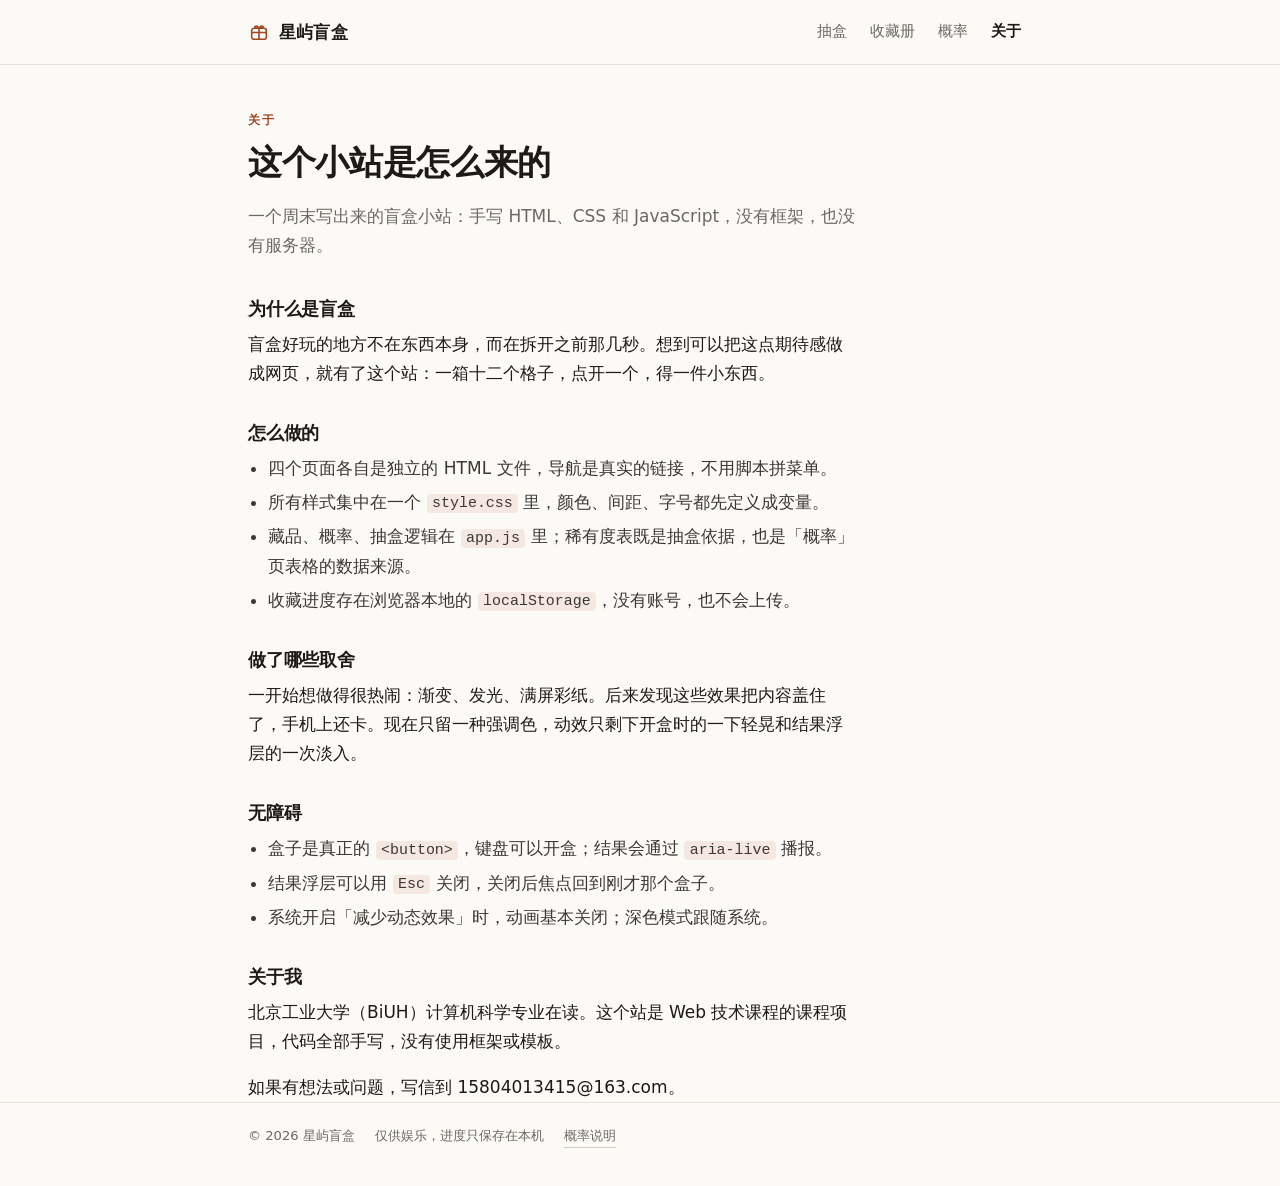
==== about.html @ 6096859f "改版：素净排版、单色 SVG 图形、新增关于页与无障碍细节" ====
<!DOCTYPE html>
<html lang="zh-CN">
<head>
  <meta charset="UTF-8">
  <meta name="viewport" content="width=device-width, initial-scale=1.0">
  <meta name="description" content="关于星屿盲盒：为什么做、怎么做、用了哪些技术，以及联系方式。">
  <meta name="theme-color" content="#fbfaf7">
  <title>关于 · 星屿盲盒</title>
  <link rel="icon" href="favicon.svg" type="image/svg+xml">
  <link rel="stylesheet" href="style.css">
</head>
<body data-page="about">

  <a class="skip" href="#main">跳到主要内容</a>

  <header class="site-head">
    <div class="wrap head-inner">
      <a class="brand" href="index.html">
        <svg class="mark" viewBox="0 0 24 24" fill="none" stroke="currentColor" stroke-width="1.7" stroke-linecap="round" stroke-linejoin="round" aria-hidden="true">
          <rect x="4" y="8" width="16" height="12" rx="2.5"></rect>
          <path d="M4 12.5h16M12 8v12"></path>
          <path d="M12 8c-1.2-2-3-3.2-4.2-2.2C6.6 6.7 8 8 12 8zM12 8c1.2-2 3-3.2 4.2-2.2C17.4 6.7 16 8 12 8z"></path>
        </svg>
        <span>星屿盲盒</span>
      </a>

      <nav class="site-nav" aria-label="主导航">
        <ul>
          <li><a href="index.html">抽盒</a></li>
          <li><a href="collection.html">收藏册</a></li>
          <li><a href="odds.html">概率</a></li>
          <li><a href="about.html" aria-current="page">关于</a></li>
        </ul>
      </nav>
    </div>
  </header>

  <main id="main">
    <div class="wrap">

      <section class="page-head">
        <p class="eyebrow">关于</p>
        <h1>这个小站是怎么来的</h1>
        <p class="lede">一个周末写出来的盲盒小站：手写 HTML、CSS 和 JavaScript，没有框架，也没有服务器。</p>
      </section>

      <div class="prose">

        <h2>为什么是盲盒</h2>
        <p>盲盒好玩的地方不在东西本身，而在拆开之前那几秒。想到可以把这点期待感做成网页，就有了这个站：一箱十二个格子，点开一个，得一件小东西。</p>

        <h2>怎么做的</h2>
        <ul>
          <li>四个页面各自是独立的 HTML 文件，导航是真实的链接，不用脚本拼菜单。</li>
          <li>所有样式集中在一个 <code>style.css</code> 里，颜色、间距、字号都先定义成变量。</li>
          <li>藏品、概率、抽盒逻辑在 <code>app.js</code> 里；稀有度表既是抽盒依据，也是「概率」页表格的数据来源。</li>
          <li>收藏进度存在浏览器本地的 <code>localStorage</code>，没有账号，也不会上传。</li>
        </ul>

        <h2>做了哪些取舍</h2>
        <p>一开始想做得很热闹：渐变、发光、满屏彩纸。后来发现这些效果把内容盖住了，手机上还卡。现在只留一种强调色，动效只剩下开盒时的一下轻晃和结果浮层的一次淡入。</p>

        <h2>无障碍</h2>
        <ul>
          <li>盒子是真正的 <code>&lt;button&gt;</code>，键盘可以开盒；结果会通过 <code>aria-live</code> 播报。</li>
          <li>结果浮层可以用 <code>Esc</code> 关闭，关闭后焦点回到刚才那个盒子。</li>
          <li>系统开启「减少动态效果」时，动画基本关闭；深色模式跟随系统。</li>
        </ul>

        <h2>关于我</h2>
        <p>北京工业大学（BiUH）计算机科学专业在读。这个站是 Web 技术课程的课程项目，代码全部手写，没有使用框架或模板。</p>
        <p>如果有想法或问题，写信到 <a href="mailto:15804013415@163.com">15804013415@163.com</a>。</p>

      </div>
    </div>
  </main>

  <footer class="site-foot">
    <div class="wrap">
      <span>© 2026 星屿盲盒</span>
      <span>仅供娱乐，进度只保存在本机</span>
      <a href="odds.html">概率说明</a>
    </div>
  </footer>

  <script src="app.js"></script>
</body>
</html>
---- style.css ----
/* ==========================================================================
   星屿盲盒 · style.css
   纸感、单色强调：只用一种强调色（砖红），其余靠字号、间距和细线分层。
   1 变量 · 2 基础 · 3 头部 · 4 首页 · 5 盒子 · 6 按钮与结果
   7 收藏册 · 8 概率与关于 · 9 页脚 · 10 动画与窄屏
   ========================================================================== */

/* 1 · 变量 */
:root {
  --paper: #fbfaf7;
  --surface: #ffffff;
  --ink: #1c1b18;
  --ink-2: #3b3833;
  --muted: #6c6862;
  --line: #e6e1d9;
  --line-2: #d3ccbf;
  --accent: #a3461f;
  --accent-soft: #f4e8e1;

  --r: 10px;
  --shadow: 0 1px 2px rgba(28, 27, 24, .05), 0 8px 24px -18px rgba(28, 27, 24, .25);
}

@media (prefers-color-scheme: dark) {
  :root {
    --paper: #171613;
    --surface: #1e1c18;
    --ink: #f1eee7;
    --ink-2: #d6d1c7;
    --muted: #9d978c;
    --line: #302d27;
    --line-2: #423d34;
    --accent: #d78a62;
    --accent-soft: #2a211b;
    --shadow: 0 1px 2px rgba(0, 0, 0, .4);
  }
}

/* 2 · 基础 */
*,
*::before,
*::after { box-sizing: border-box; }

[hidden] { display: none !important; }

html { -webkit-text-size-adjust: 100%; }

body {
  margin: 0;
  min-height: 100vh;
  font-family: system-ui, -apple-system, "Segoe UI", "PingFang SC", "Hiragino Sans GB", "Microsoft YaHei", sans-serif;
  font-size: 17px;
  line-height: 1.7;
  color: var(--ink);
  background: var(--paper);
  -webkit-font-smoothing: antialiased;
}

h1, h2, h3 {
  margin: 0 0 .5em;
  line-height: 1.3;
  font-weight: 650;
  letter-spacing: -.01em;
}
h1 { font-size: clamp(1.55rem, 3.4vw, 2.1rem); }
h2 { font-size: 1.15rem; }
h3 { font-size: 1rem; }

p { margin: 0 0 1em; }
p:last-child { margin-bottom: 0; }

a { color: var(--ink); text-decoration: none; }
a:hover { text-decoration: underline; text-underline-offset: .18em; }

button { font: inherit; color: inherit; }

:focus-visible {
  outline: 2px solid var(--accent);
  outline-offset: 2px;
  border-radius: 3px;
}

.wrap {
  width: 100%;
  max-width: 52rem;
  margin: 0 auto;
  padding: 0 24px;
}

.sr-only {
  position: absolute;
  width: 1px;
  height: 1px;
  padding: 0;
  margin: -1px;
  overflow: hidden;
  clip: rect(0 0 0 0);
  white-space: nowrap;
  border: 0;
}

.skip {
  position: absolute;
  left: -9999px;
}
.skip:focus {
  left: 16px;
  top: 12px;
  z-index: 100;
  padding: .5em 1em;
  background: var(--surface);
  border: 1px solid var(--line-2);
  border-radius: var(--r);
}

/* 3 · 头部 */
.site-head {
  border-bottom: 1px solid var(--line);
  background: var(--paper);
}
.head-inner {
  display: flex;
  align-items: center;
  gap: 16px;
  min-height: 64px;
}
.brand {
  display: inline-flex;
  align-items: center;
  gap: 9px;
  font-weight: 650;
  letter-spacing: .01em;
  white-space: nowrap;
}
.brand:hover { text-decoration: none; }
.mark { width: 22px; height: 22px; flex: none; color: var(--accent); }

.site-nav { margin-left: auto; }
.site-nav ul {
  display: flex;
  gap: 2px;
  margin: 0;
  padding: 0;
  list-style: none;
}
.site-nav a {
  display: inline-block;
  padding: .38em .7em;
  font-size: .95rem;
  color: var(--muted);
  border-radius: 6px;
}
.site-nav a:hover { color: var(--ink); background: var(--accent-soft); text-decoration: none; }
.site-nav a[aria-current="page"] { color: var(--ink); font-weight: 600; }
.site-nav a[aria-current="page"]:hover { background: transparent; }

/* 4 · 首页 */
.intro {
  padding: clamp(32px, 6vw, 56px) 0 28px;
  max-width: 38rem;
}
.eyebrow {
  margin: 0 0 .9em;
  font-size: .78rem;
  font-weight: 600;
  letter-spacing: .14em;
  text-transform: uppercase;
  color: var(--accent);
}
.lede {
  color: var(--muted);
  margin-bottom: 1.2em;
}
.stats {
  display: flex;
  flex-wrap: wrap;
  gap: 6px 20px;
  margin: 0;
  font-size: .9rem;
  color: var(--muted);
  font-variant-numeric: tabular-nums;
}
.stats b { font-weight: 600; color: var(--ink); }

.machine {
  border: 1px solid var(--line);
  border-radius: 14px;
  background: var(--surface);
  padding: 18px 18px 16px;
  margin-bottom: 40px;
  box-shadow: var(--shadow);
}
.machine-head {
  display: flex;
  align-items: baseline;
  gap: 10px;
  padding-bottom: 14px;
  border-bottom: 1px solid var(--line);
  margin-bottom: 16px;
}
.machine-head h2 { margin: 0; font-size: 1rem; }
.machine-head .count { font-size: .82rem; color: var(--muted); font-variant-numeric: tabular-nums; }
.quiet-link {
  margin-left: auto;
  font-size: .82rem;
  color: var(--muted);
  border-bottom: 1px solid var(--line-2);
}
.quiet-link:hover { color: var(--accent); border-color: currentColor; text-decoration: none; }

/* 稀有度在盒子上只用一个小圆点表示，颜色压得很低 */
[data-rarity="N"] { --rarity: #9b9488; }
[data-rarity="R"] { --rarity: #6c6862; }
[data-rarity="SR"] { --rarity: var(--accent); }
[data-rarity="SSR"] { --rarity: #7d3416; }
[data-rarity="UR"] { --rarity: #1c1b18; }

@media (prefers-color-scheme: dark) {
  [data-rarity="N"] { --rarity: #8f897e; }
  [data-rarity="R"] { --rarity: #b3ada2; }
  [data-rarity="SSR"] { --rarity: #d79a72; }
  [data-rarity="UR"] { --rarity: #f1eee7; }
}

/* 5 · 盒子 */
.case {
  display: grid;
  grid-template-columns: repeat(6, minmax(0, 1fr));
  gap: 10px;
}
.box {
  position: relative;
  aspect-ratio: 1 / 1;
  padding: 0;
  background: var(--surface);
  border: 1px solid var(--line-2);
  border-radius: var(--r);
  cursor: pointer;
  transition: border-color .15s, transform .15s;
  display: grid;
  place-items: center;
}
.box:hover:not(.is-open) {
  border-color: var(--ink);
  transform: translateY(-2px);
}
.box__no {
  font-size: .76rem;
  color: var(--muted);
  font-variant-numeric: tabular-nums;
  letter-spacing: .04em;
}
.box__glyph { display: none; width: 30px; height: 30px; color: var(--ink); }
.box__glyph svg { display: block; width: 100%; height: 100%; }

.box.is-open {
  cursor: default;
  background: var(--paper);
  transform: none;
}
.box.is-open .box__no { display: none; }
.box.is-open .box__glyph { display: block; }
.box.is-open::after {
  content: "";
  position: absolute;
  top: 7px;
  right: 7px;
  width: 5px;
  height: 5px;
  border-radius: 50%;
  background: var(--rarity, var(--muted));
}

.box.is-shaking { animation: nudge .42s ease-in-out; }

.machine-foot {
  display: flex;
  flex-wrap: wrap;
  align-items: center;
  gap: 12px;
  margin-top: 16px;
  padding-top: 14px;
  border-top: 1px solid var(--line);
}
.machine-foot p { margin: 0; font-size: .82rem; color: var(--muted); }

.recent {
  margin: 12px 0 0;
  font-size: .82rem;
  color: var(--muted);
  min-height: 1.4em;
}
.recent b { font-weight: 600; color: var(--ink-2); }

/* 6 · 按钮与结果 */
.btn {
  display: inline-flex;
  align-items: center;
  justify-content: center;
  padding: .6em 1.05em;
  font-size: .92rem;
  font-weight: 600;
  border-radius: 8px;
  border: 1px solid var(--line-2);
  background: var(--surface);
  color: var(--ink);
  cursor: pointer;
  transition: background-color .15s, border-color .15s;
}
.btn:hover { border-color: var(--ink); }
.btn--primary {
  background: var(--ink);
  border-color: var(--ink);
  color: var(--paper);
}
.btn--primary:hover { background: var(--ink-2); border-color: var(--ink-2); }
.btn--sm { padding: .42em .8em; font-size: .84rem; }

.overlay {
  position: fixed;
  inset: 0;
  z-index: 50;
  display: grid;
  place-items: center;
  padding: 20px;
  background: rgba(24, 22, 18, .55);
  animation: fade .16s ease both;
}
.dialog {
  position: relative;
  width: min(360px, 100%);
  padding: 26px 24px 22px;
  background: var(--surface);
  border: 1px solid var(--line-2);
  border-radius: 14px;
  box-shadow: 0 24px 60px -30px rgba(0, 0, 0, .5);
  text-align: center;
  animation: rise .22s ease both;
}
.dialog__close {
  position: absolute;
  top: 8px;
  right: 8px;
  width: 30px;
  height: 30px;
  display: grid;
  place-items: center;
  border: 0;
  border-radius: 50%;
  background: transparent;
  color: var(--muted);
  font-size: 1.1rem;
  line-height: 1;
}
.dialog__close:hover { background: var(--accent-soft); color: var(--ink); }

.dialog__glyph {
  display: block;
  width: 60px;
  height: 60px;
  margin: 6px auto 12px;
  color: var(--ink);
}
.dialog__rarity {
  margin: 0 0 2px;
  font-size: .74rem;
  font-weight: 600;
  letter-spacing: .14em;
  color: var(--accent);
}
.dialog__name { margin: 0 0 4px; font-size: 1.35rem; }
.dialog__meta { margin: 0 0 20px; font-size: .85rem; color: var(--muted); }
.dialog__meta b { color: var(--accent); font-weight: 600; }
.dialog__actions { display: flex; gap: 10px; }
.dialog__actions .btn { flex: 1 1 0; }

/* 7 · 收藏册 */
.page-head {
  padding: clamp(28px, 5vw, 44px) 0 4px;
  max-width: 38rem;
}
.page-head .lede { margin-bottom: 0; }

.progress {
  display: flex;
  align-items: center;
  gap: 14px;
  margin: 24px 0 18px;
  font-size: .84rem;
  color: var(--muted);
  font-variant-numeric: tabular-nums;
}
.progress__bar {
  flex: 1;
  height: 4px;
  background: var(--line);
  border-radius: 2px;
  overflow: hidden;
}
.progress__fill {
  display: block;
  height: 100%;
  width: 0;
  background: var(--accent);
  transition: width .4s ease;
}

.grid {
  display: grid;
  grid-template-columns: repeat(4, minmax(0, 1fr));
  gap: 12px;
  margin-bottom: 28px;
}
.card {
  display: flex;
  flex-direction: column;
  align-items: center;
  gap: 4px;
  padding: 18px 10px 16px;
  border: 1px solid var(--line);
  border-radius: var(--r);
  background: var(--surface);
  text-align: center;
}
.card--locked {
  background: transparent;
  border-style: dashed;
  border-color: var(--line-2);
}
.card__glyph {
  width: 34px;
  height: 34px;
  color: var(--ink);
  margin-bottom: 4px;
}
.card--locked .card__glyph { color: var(--line-2); }
.card__glyph--none {
  display: grid;
  place-items: center;
  font-size: 1.1rem;
  line-height: 1;
}
.card__name { font-size: .92rem; font-weight: 600; }
.card--locked .card__name { color: var(--muted); font-weight: 400; }
.card__meta {
  font-size: .74rem;
  letter-spacing: .06em;
  color: var(--muted);
}
.card__count {
  font-size: .74rem;
  color: var(--accent);
  font-variant-numeric: tabular-nums;
}

.actions {
  display: flex;
  flex-wrap: wrap;
  align-items: center;
  gap: 12px;
  margin-bottom: 48px;
}
.actions p { margin: 0; font-size: .82rem; color: var(--muted); }

/* 8 · 概率与关于 */
.panel {
  padding: 20px 0;
  border-top: 1px solid var(--line);
}
.panel:first-of-type { border-top: 0; }
.panel h2 { margin-bottom: 12px; }

table {
  width: 100%;
  border-collapse: collapse;
  font-size: .9rem;
  margin-bottom: 10px;
}
caption {
  text-align: left;
  font-size: .8rem;
  color: var(--muted);
  padding-bottom: 8px;
}
th, td {
  padding: .5em .3em;
  text-align: left;
  border-bottom: 1px solid var(--line);
}
th { font-size: .78rem; font-weight: 600; color: var(--muted); }
td:last-child, th:last-child { text-align: right; font-variant-numeric: tabular-nums; }
tbody tr:last-child td { border-bottom: 0; }

.list {
  margin: 0;
  padding: 0;
  list-style: none;
  display: grid;
  gap: 6px;
  font-size: .9rem;
}
.list li {
  display: flex;
  align-items: baseline;
  gap: 10px;
  padding-bottom: 6px;
  border-bottom: 1px solid var(--line);
}
.list li:last-child { border-bottom: 0; }
.list .li-glyph { width: 20px; height: 20px; flex: none; color: var(--ink); }
.list .li-name { font-weight: 600; }
.list .li-meta { color: var(--muted); }
.list .li-chance { margin-left: auto; color: var(--muted); font-variant-numeric: tabular-nums; }

.rules {
  margin: 0;
  padding-left: 1.2em;
  display: grid;
  gap: 8px;
  color: var(--ink-2);
  font-size: .92rem;
}
.rules b { color: var(--ink); }

.note {
  font-size: .86rem;
  color: var(--muted);
  padding: 12px 14px;
  border-left: 2px solid var(--line-2);
  margin: 14px 0 0;
}

/* 9 · 关于页正文 */
.prose { max-width: 38rem; }
.prose h2 { margin-top: 1.8em; }
.prose ul { padding-left: 1.2em; margin: 0 0 1em; color: var(--ink-2); }
.prose li { margin-bottom: .3em; }
.prose code {
  font-family: ui-monospace, SFMono-Regular, Menlo, Consolas, monospace;
  font-size: .88em;
  padding: .1em .35em;
  background: var(--accent-soft);
  border-radius: 4px;
}

/* 10 · 页脚 */
.site-foot {
  border-top: 1px solid var(--line);
  padding: 22px 0 40px;
  font-size: .82rem;
  color: var(--muted);
}
.site-foot .wrap {
  display: flex;
  flex-wrap: wrap;
  gap: 8px 20px;
}
.site-foot a { color: var(--muted); border-bottom: 1px solid var(--line-2); }
.site-foot a:hover { color: var(--accent); text-decoration: none; }

/* 11 · 动画与窄屏 */
@keyframes nudge {
  0%, 100% { transform: translateY(0) rotate(0); }
  25% { transform: translateY(-3px) rotate(-1.5deg); }
  60% { transform: translateY(-1px) rotate(1.5deg); }
}
@keyframes fade { from { opacity: 0; } to { opacity: 1; } }
@keyframes rise {
  from { opacity: 0; transform: translateY(8px); }
  to { opacity: 1; transform: none; }
}

@media (max-width: 720px) {
  body { font-size: 16px; }
  .wrap { padding: 0 18px; }
  .case { grid-template-columns: repeat(4, minmax(0, 1fr)); }
  .grid { grid-template-columns: repeat(3, minmax(0, 1fr)); }
}
@media (max-width: 520px) {
  .head-inner { min-height: 58px; gap: 8px; }
  .brand { font-size: .95rem; }
  .mark { width: 19px; height: 19px; }
  .site-nav a { padding: .38em .55em; font-size: .88rem; }
  .case { grid-template-columns: repeat(3, minmax(0, 1fr)); gap: 8px; }
  .grid { grid-template-columns: repeat(2, minmax(0, 1fr)); }
  .machine { padding: 14px; }
  .dialog__actions { flex-direction: column-reverse; }
}
@media (max-width: 360px) {
  .case { grid-template-columns: repeat(2, minmax(0, 1fr)); }
}

@media (prefers-reduced-motion: reduce) {
  *, *::before, *::after {
    animation-duration: .001ms !important;
    animation-iteration-count: 1 !important;
    transition-duration: .001ms !important;
  }
}
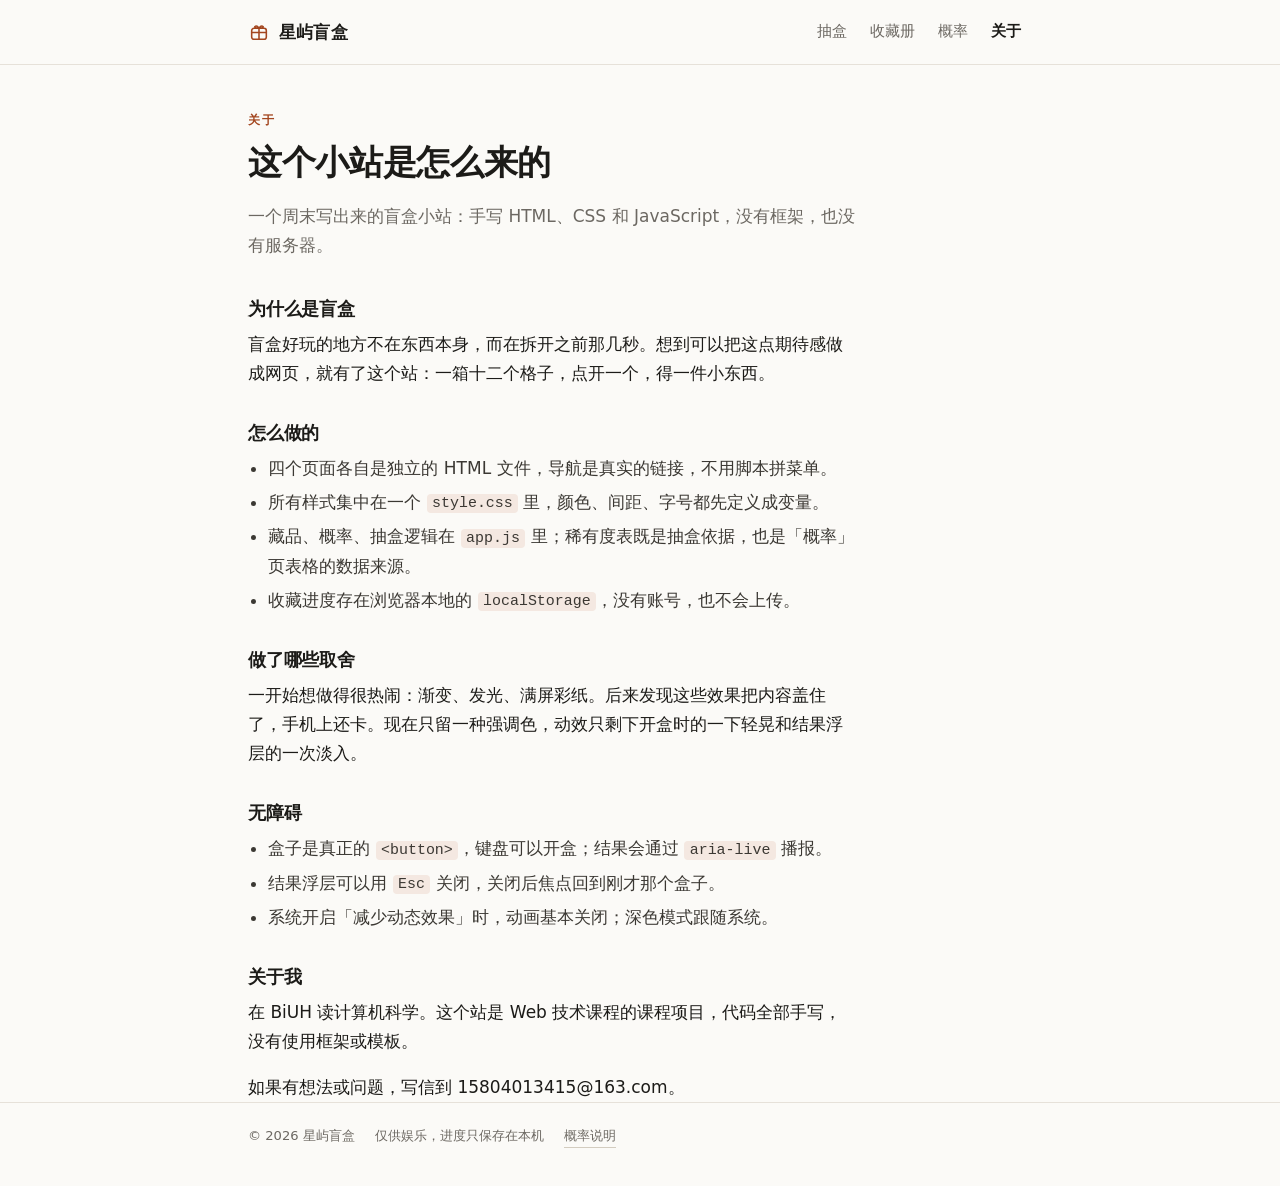
==== commit f550a607: "关于页：学校名称按原文写作 BiUH" ====
--- a/about.html
+++ b/about.html
@@ -68,7 +68,7 @@
         </ul>
 
         <h2>关于我</h2>
-        <p>北京工业大学（BiUH）计算机科学专业在读。这个站是 Web 技术课程的课程项目，代码全部手写，没有使用框架或模板。</p>
+        <p>在 BiUH 读计算机科学。这个站是 Web 技术课程的课程项目，代码全部手写，没有使用框架或模板。</p>
         <p>如果有想法或问题，写信到 <a href="mailto:15804013415@163.com">15804013415@163.com</a>。</p>
 
       </div>
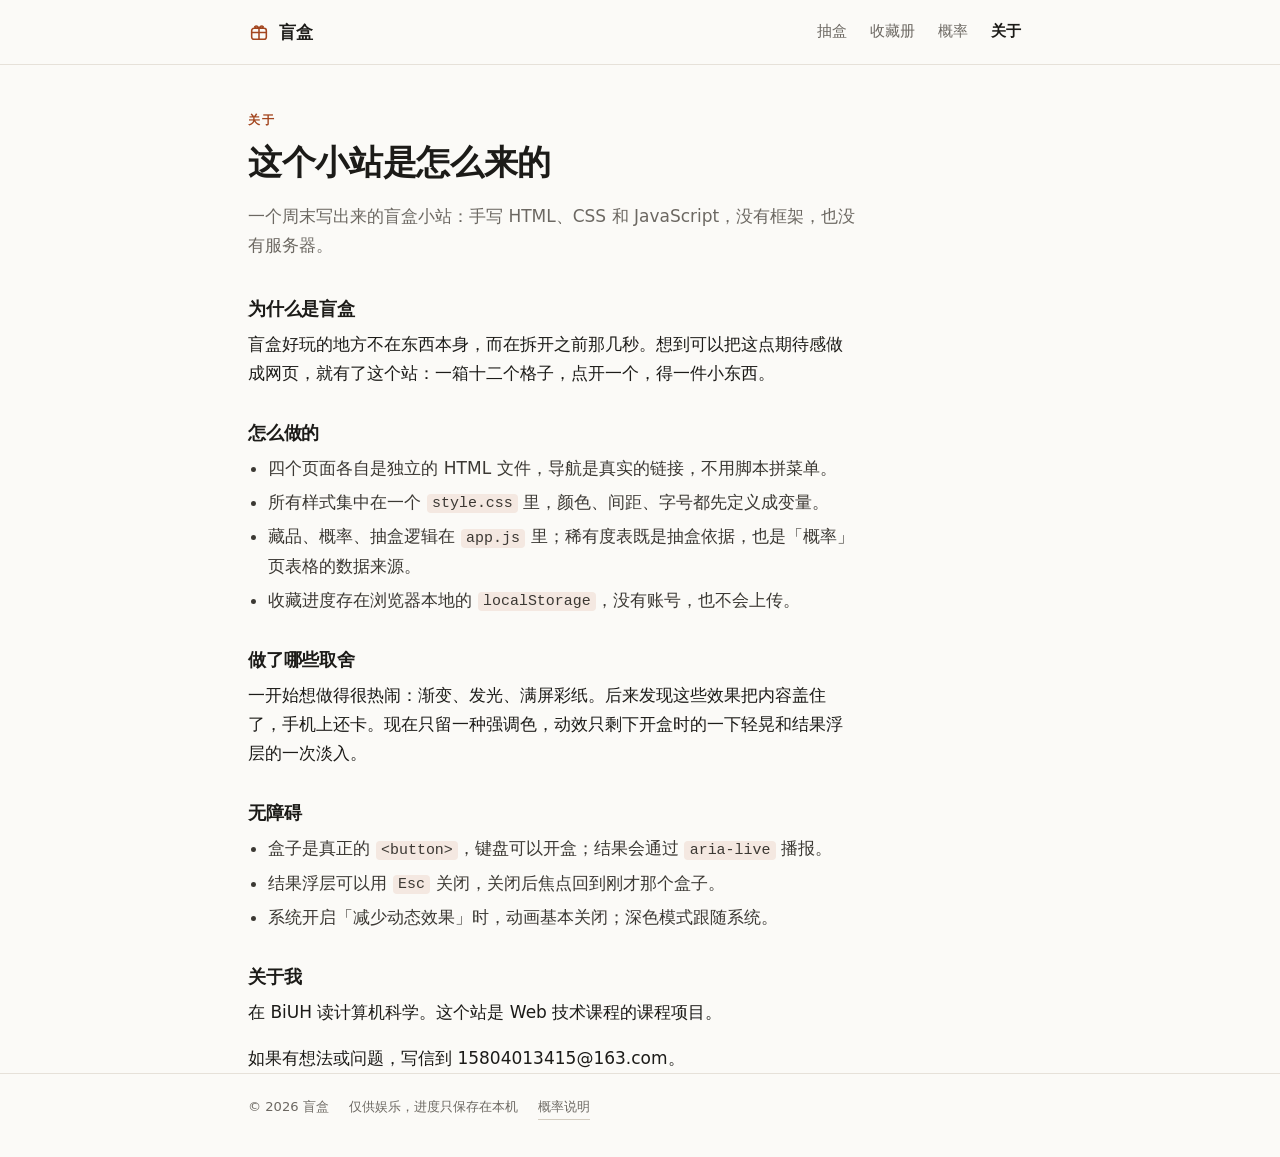
==== commit a7859793: "改名：站点标题改为「盲盒」；关于页删去手写与框架的说法" ====
--- a/about.html
+++ b/about.html
@@ -3,9 +3,9 @@
 <head>
   <meta charset="UTF-8">
   <meta name="viewport" content="width=device-width, initial-scale=1.0">
-  <meta name="description" content="关于星屿盲盒：为什么做、怎么做、用了哪些技术，以及联系方式。">
+  <meta name="description" content="关于盲盒：为什么做、怎么做、用了哪些技术，以及联系方式。">
   <meta name="theme-color" content="#fbfaf7">
-  <title>关于 · 星屿盲盒</title>
+  <title>关于 · 盲盒</title>
   <link rel="icon" href="favicon.svg" type="image/svg+xml">
   <link rel="stylesheet" href="style.css">
 </head>
@@ -21,7 +21,7 @@
           <path d="M4 12.5h16M12 8v12"></path>
           <path d="M12 8c-1.2-2-3-3.2-4.2-2.2C6.6 6.7 8 8 12 8zM12 8c1.2-2 3-3.2 4.2-2.2C17.4 6.7 16 8 12 8z"></path>
         </svg>
-        <span>星屿盲盒</span>
+        <span>盲盒</span>
       </a>
 
       <nav class="site-nav" aria-label="主导航">
@@ -68,7 +68,7 @@
         </ul>
 
         <h2>关于我</h2>
-        <p>在 BiUH 读计算机科学。这个站是 Web 技术课程的课程项目，代码全部手写，没有使用框架或模板。</p>
+        <p>在 BiUH 读计算机科学。这个站是 Web 技术课程的课程项目。</p>
         <p>如果有想法或问题，写信到 <a href="mailto:15804013415@163.com">15804013415@163.com</a>。</p>
 
       </div>
@@ -77,7 +77,7 @@
 
   <footer class="site-foot">
     <div class="wrap">
-      <span>© 2026 星屿盲盒</span>
+      <span>© 2026 盲盒</span>
       <span>仅供娱乐，进度只保存在本机</span>
       <a href="odds.html">概率说明</a>
     </div>
--- a/style.css
+++ b/style.css
@@ -1,5 +1,5 @@
 /* ==========================================================================
-   星屿盲盒 · style.css
+   盲盒 · style.css
    纸感、单色强调：只用一种强调色（砖红），其余靠字号、间距和细线分层。
    1 变量 · 2 基础 · 3 头部 · 4 首页 · 5 盒子 · 6 按钮与结果
    7 收藏册 · 8 概率与关于 · 9 页脚 · 10 动画与窄屏
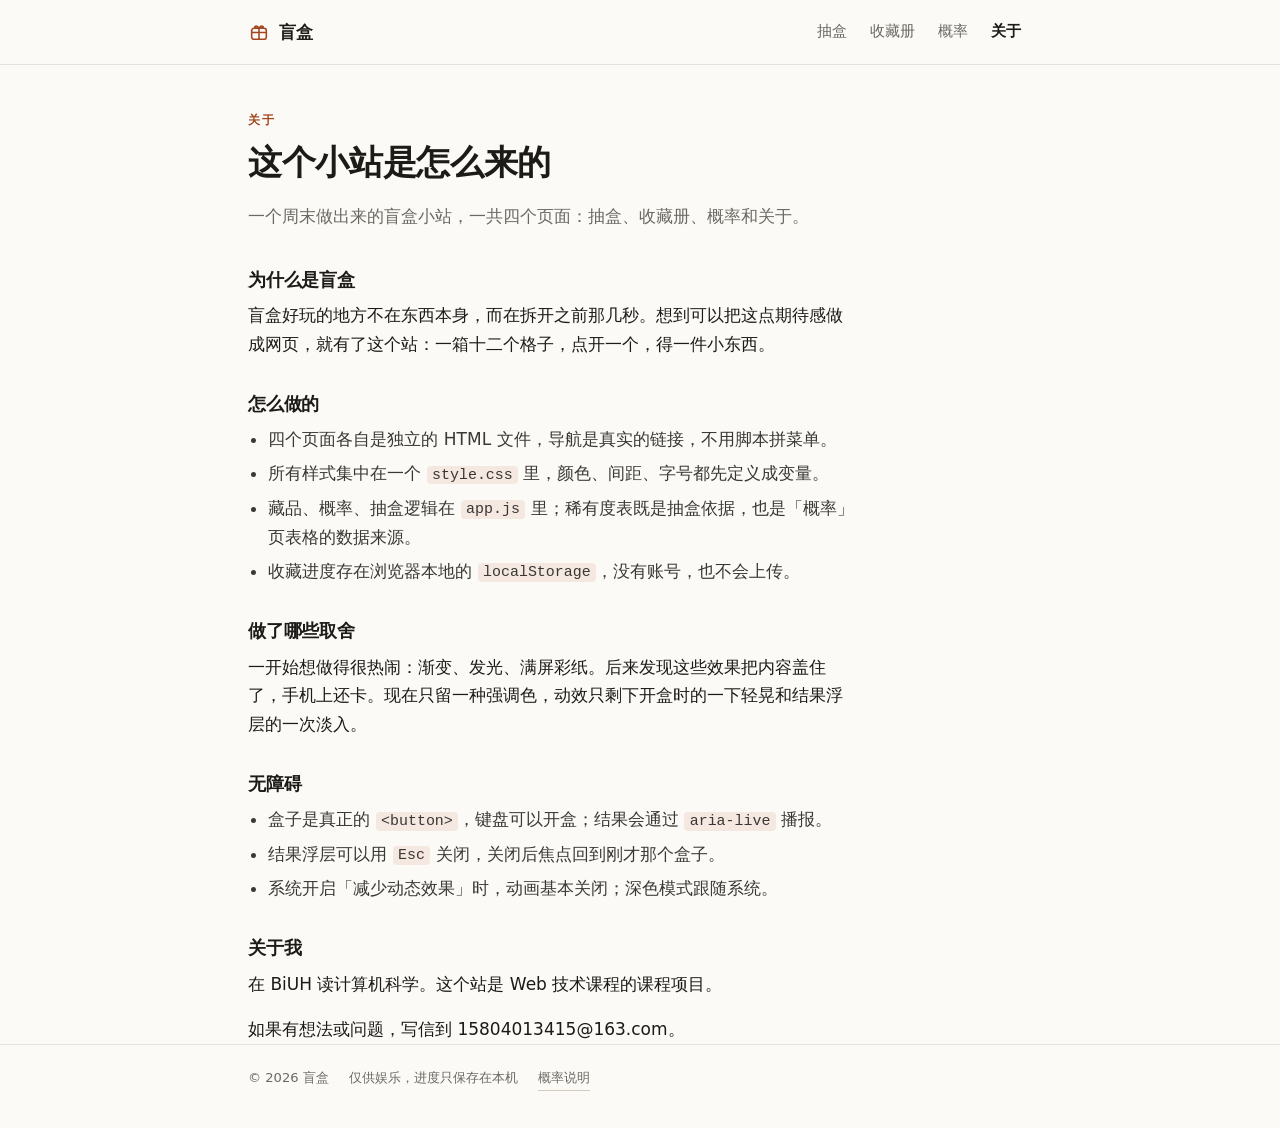
==== commit 3c641659: "关于页与 README：去掉手写、无框架的说法" ====
--- a/about.html
+++ b/about.html
@@ -41,7 +41,7 @@
       <section class="page-head">
         <p class="eyebrow">关于</p>
         <h1>这个小站是怎么来的</h1>
-        <p class="lede">一个周末写出来的盲盒小站：手写 HTML、CSS 和 JavaScript，没有框架，也没有服务器。</p>
+        <p class="lede">一个周末做出来的盲盒小站，一共四个页面：抽盒、收藏册、概率和关于。</p>
       </section>
 
       <div class="prose">
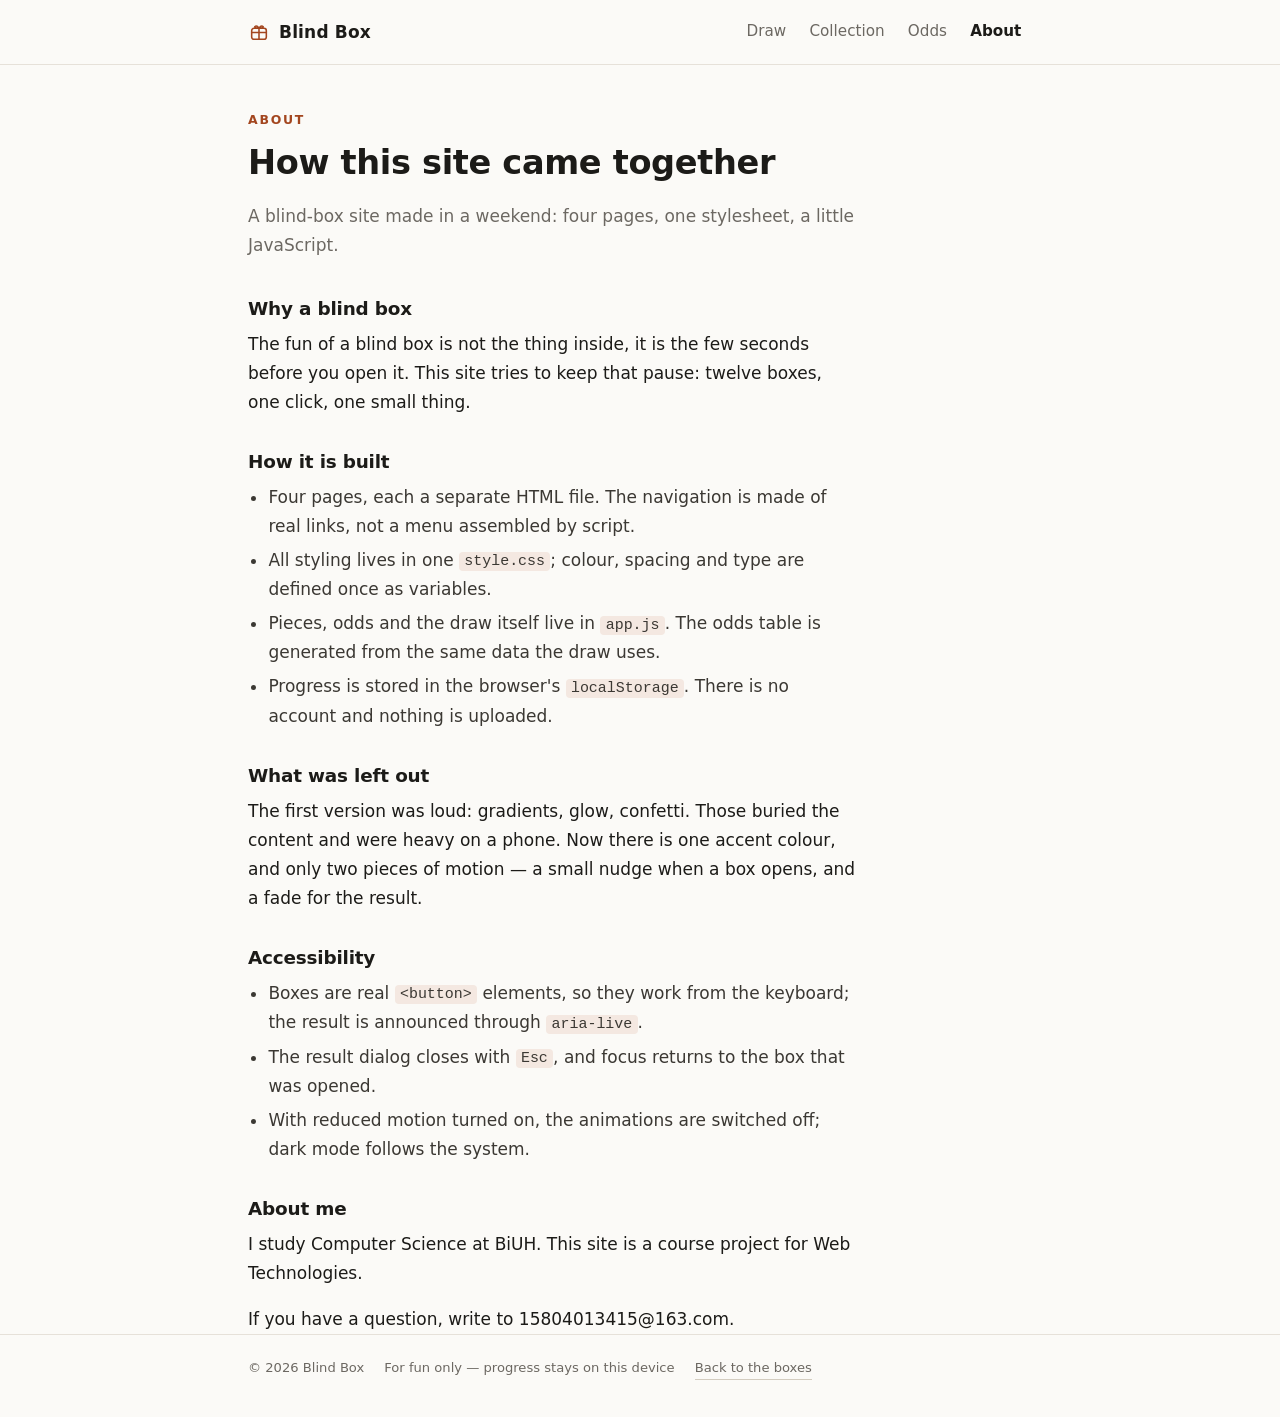
==== commit 5c0c7b3e: "Translate the site to English; fix percentage formatting" ====
--- a/about.html
+++ b/about.html
@@ -1,17 +1,17 @@
 <!DOCTYPE html>
-<html lang="zh-CN">
+<html lang="en">
 <head>
   <meta charset="UTF-8">
   <meta name="viewport" content="width=device-width, initial-scale=1.0">
-  <meta name="description" content="关于盲盒：为什么做、怎么做、用了哪些技术，以及联系方式。">
+  <meta name="description" content="About Blind Box: why it exists, how it is built, what was left out, and how to get in touch.">
   <meta name="theme-color" content="#fbfaf7">
-  <title>关于 · 盲盒</title>
+  <title>About · Blind Box</title>
   <link rel="icon" href="favicon.svg" type="image/svg+xml">
   <link rel="stylesheet" href="style.css">
 </head>
 <body data-page="about">
 
-  <a class="skip" href="#main">跳到主要内容</a>
+  <a class="skip" href="#main">Skip to content</a>
 
   <header class="site-head">
     <div class="wrap head-inner">
@@ -21,15 +21,15 @@
           <path d="M4 12.5h16M12 8v12"></path>
           <path d="M12 8c-1.2-2-3-3.2-4.2-2.2C6.6 6.7 8 8 12 8zM12 8c1.2-2 3-3.2 4.2-2.2C17.4 6.7 16 8 12 8z"></path>
         </svg>
-        <span>盲盒</span>
+        <span>Blind Box</span>
       </a>
 
-      <nav class="site-nav" aria-label="主导航">
+      <nav class="site-nav" aria-label="Main navigation">
         <ul>
-          <li><a href="index.html">抽盒</a></li>
-          <li><a href="collection.html">收藏册</a></li>
-          <li><a href="odds.html">概率</a></li>
-          <li><a href="about.html" aria-current="page">关于</a></li>
+          <li><a href="index.html">Draw</a></li>
+          <li><a href="collection.html">Collection</a></li>
+          <li><a href="odds.html">Odds</a></li>
+          <li><a href="about.html" aria-current="page">About</a></li>
         </ul>
       </nav>
     </div>
@@ -39,37 +39,37 @@
     <div class="wrap">
 
       <section class="page-head">
-        <p class="eyebrow">关于</p>
-        <h1>这个小站是怎么来的</h1>
-        <p class="lede">一个周末做出来的盲盒小站，一共四个页面：抽盒、收藏册、概率和关于。</p>
+        <p class="eyebrow">About</p>
+        <h1>How this site came together</h1>
+        <p class="lede">A blind-box site made in a weekend: four pages, one stylesheet, a little JavaScript.</p>
       </section>
 
       <div class="prose">
 
-        <h2>为什么是盲盒</h2>
-        <p>盲盒好玩的地方不在东西本身，而在拆开之前那几秒。想到可以把这点期待感做成网页，就有了这个站：一箱十二个格子，点开一个，得一件小东西。</p>
+        <h2>Why a blind box</h2>
+        <p>The fun of a blind box is not the thing inside, it is the few seconds before you open it. This site tries to keep that pause: twelve boxes, one click, one small thing.</p>
 
-        <h2>怎么做的</h2>
+        <h2>How it is built</h2>
         <ul>
-          <li>四个页面各自是独立的 HTML 文件，导航是真实的链接，不用脚本拼菜单。</li>
-          <li>所有样式集中在一个 <code>style.css</code> 里，颜色、间距、字号都先定义成变量。</li>
-          <li>藏品、概率、抽盒逻辑在 <code>app.js</code> 里；稀有度表既是抽盒依据，也是「概率」页表格的数据来源。</li>
-          <li>收藏进度存在浏览器本地的 <code>localStorage</code>，没有账号，也不会上传。</li>
+          <li>Four pages, each a separate HTML file. The navigation is made of real links, not a menu assembled by script.</li>
+          <li>All styling lives in one <code>style.css</code>; colour, spacing and type are defined once as variables.</li>
+          <li>Pieces, odds and the draw itself live in <code>app.js</code>. The odds table is generated from the same data the draw uses.</li>
+          <li>Progress is stored in the browser's <code>localStorage</code>. There is no account and nothing is uploaded.</li>
         </ul>
 
-        <h2>做了哪些取舍</h2>
-        <p>一开始想做得很热闹：渐变、发光、满屏彩纸。后来发现这些效果把内容盖住了，手机上还卡。现在只留一种强调色，动效只剩下开盒时的一下轻晃和结果浮层的一次淡入。</p>
+        <h2>What was left out</h2>
+        <p>The first version was loud: gradients, glow, confetti. Those buried the content and were heavy on a phone. Now there is one accent colour, and only two pieces of motion — a small nudge when a box opens, and a fade for the result.</p>
 
-        <h2>无障碍</h2>
+        <h2>Accessibility</h2>
         <ul>
-          <li>盒子是真正的 <code>&lt;button&gt;</code>，键盘可以开盒；结果会通过 <code>aria-live</code> 播报。</li>
-          <li>结果浮层可以用 <code>Esc</code> 关闭，关闭后焦点回到刚才那个盒子。</li>
-          <li>系统开启「减少动态效果」时，动画基本关闭；深色模式跟随系统。</li>
+          <li>Boxes are real <code>&lt;button&gt;</code> elements, so they work from the keyboard; the result is announced through <code>aria-live</code>.</li>
+          <li>The result dialog closes with <code>Esc</code>, and focus returns to the box that was opened.</li>
+          <li>With reduced motion turned on, the animations are switched off; dark mode follows the system.</li>
         </ul>
 
-        <h2>关于我</h2>
-        <p>在 BiUH 读计算机科学。这个站是 Web 技术课程的课程项目。</p>
-        <p>如果有想法或问题，写信到 <a href="mailto:15804013415@163.com">15804013415@163.com</a>。</p>
+        <h2>About me</h2>
+        <p>I study Computer Science at BiUH. This site is a course project for Web Technologies.</p>
+        <p>If you have a question, write to <a href="mailto:15804013415@163.com">15804013415@163.com</a>.</p>
 
       </div>
     </div>
@@ -77,9 +77,9 @@
 
   <footer class="site-foot">
     <div class="wrap">
-      <span>© 2026 盲盒</span>
-      <span>仅供娱乐，进度只保存在本机</span>
-      <a href="odds.html">概率说明</a>
+      <span>© 2026 Blind Box</span>
+      <span>For fun only — progress stays on this device</span>
+      <a href="index.html">Back to the boxes</a>
     </div>
   </footer>
 
--- a/style.css
+++ b/style.css
@@ -155,10 +155,52 @@
 .site-nav a[aria-current="page"]:hover { background: transparent; }
 
 /* 4 · 首页 */
+html { scroll-behavior: smooth; }
+[id] { scroll-margin-top: 24px; }
+
 .intro {
-  padding: clamp(32px, 6vw, 56px) 0 28px;
+  padding: clamp(32px, 6vw, 56px) 0 22px;
   max-width: 38rem;
 }
+
+/* 本页目录：几条锚点链接，点了直接跳到下面的小节 */
+.toc {
+  display: flex;
+  flex-wrap: wrap;
+  align-items: baseline;
+  gap: 6px 14px;
+  margin: 0 0 26px;
+  padding-bottom: 14px;
+  border-bottom: 1px solid var(--line);
+  font-size: .88rem;
+}
+.toc__label {
+  font-size: .74rem;
+  letter-spacing: .12em;
+  color: var(--muted);
+}
+.toc a {
+  color: var(--ink-2);
+  border-bottom: 1px solid var(--line-2);
+}
+.toc a:hover { color: var(--accent); border-color: currentColor; text-decoration: none; }
+
+/* 目录跳过去的小节 */
+.section {
+  max-width: 38rem;
+  padding: 26px 0 6px;
+  border-top: 1px solid var(--line);
+}
+.section h2 { margin-bottom: 10px; font-size: 1.05rem; }
+.section p { color: var(--ink-2); }
+.section .rules { margin: 0 0 14px; }
+.section__more {
+  margin: 0;
+  font-size: .86rem;
+}
+.section__more a { color: var(--muted); border-bottom: 1px solid var(--line-2); }
+.section__more a:hover { color: var(--accent); border-color: currentColor; text-decoration: none; }
+.section__more .dot { margin: 0 .55em; color: var(--line-2); }
 .eyebrow {
   margin: 0 0 .9em;
   font-size: .78rem;
@@ -187,7 +229,7 @@
   border-radius: 14px;
   background: var(--surface);
   padding: 18px 18px 16px;
-  margin-bottom: 40px;
+  margin-bottom: 26px;
   box-shadow: var(--shadow);
 }
 .machine-head {
@@ -356,21 +398,11 @@
 
 .dialog__glyph {
   display: block;
-  width: 60px;
-  height: 60px;
-  margin: 6px auto 12px;
+  width: 64px;
+  height: 64px;
+  margin: 10px auto 24px;
   color: var(--ink);
 }
-.dialog__rarity {
-  margin: 0 0 2px;
-  font-size: .74rem;
-  font-weight: 600;
-  letter-spacing: .14em;
-  color: var(--accent);
-}
-.dialog__name { margin: 0 0 4px; font-size: 1.35rem; }
-.dialog__meta { margin: 0 0 20px; font-size: .85rem; color: var(--muted); }
-.dialog__meta b { color: var(--accent); font-weight: 600; }
 .dialog__actions { display: flex; gap: 10px; }
 .dialog__actions .btn { flex: 1 1 0; }
 
@@ -412,15 +444,13 @@
   margin-bottom: 28px;
 }
 .card {
-  display: flex;
-  flex-direction: column;
-  align-items: center;
-  gap: 4px;
-  padding: 18px 10px 16px;
+  position: relative;
+  display: grid;
+  place-items: center;
+  padding: 22px 10px;
   border: 1px solid var(--line);
   border-radius: var(--r);
   background: var(--surface);
-  text-align: center;
 }
 .card--locked {
   background: transparent;
@@ -431,25 +461,18 @@
   width: 34px;
   height: 34px;
   color: var(--ink);
-  margin-bottom: 4px;
 }
 .card--locked .card__glyph { color: var(--line-2); }
-.card__glyph--none {
-  display: grid;
-  place-items: center;
-  font-size: 1.1rem;
-  line-height: 1;
-}
-.card__name { font-size: .92rem; font-weight: 600; }
-.card--locked .card__name { color: var(--muted); font-weight: 400; }
-.card__meta {
-  font-size: .74rem;
-  letter-spacing: .06em;
-  color: var(--muted);
+.card__glyph--ghost {
+  color: var(--line-2);
+  opacity: .9;
 }
 .card__count {
-  font-size: .74rem;
-  color: var(--accent);
+  position: absolute;
+  top: 7px;
+  right: 9px;
+  font-size: .72rem;
+  color: var(--muted);
   font-variant-numeric: tabular-nums;
 }
 
@@ -591,6 +614,7 @@
 }
 
 @media (prefers-reduced-motion: reduce) {
+  html { scroll-behavior: auto; }
   *, *::before, *::after {
     animation-duration: .001ms !important;
     animation-iteration-count: 1 !important;
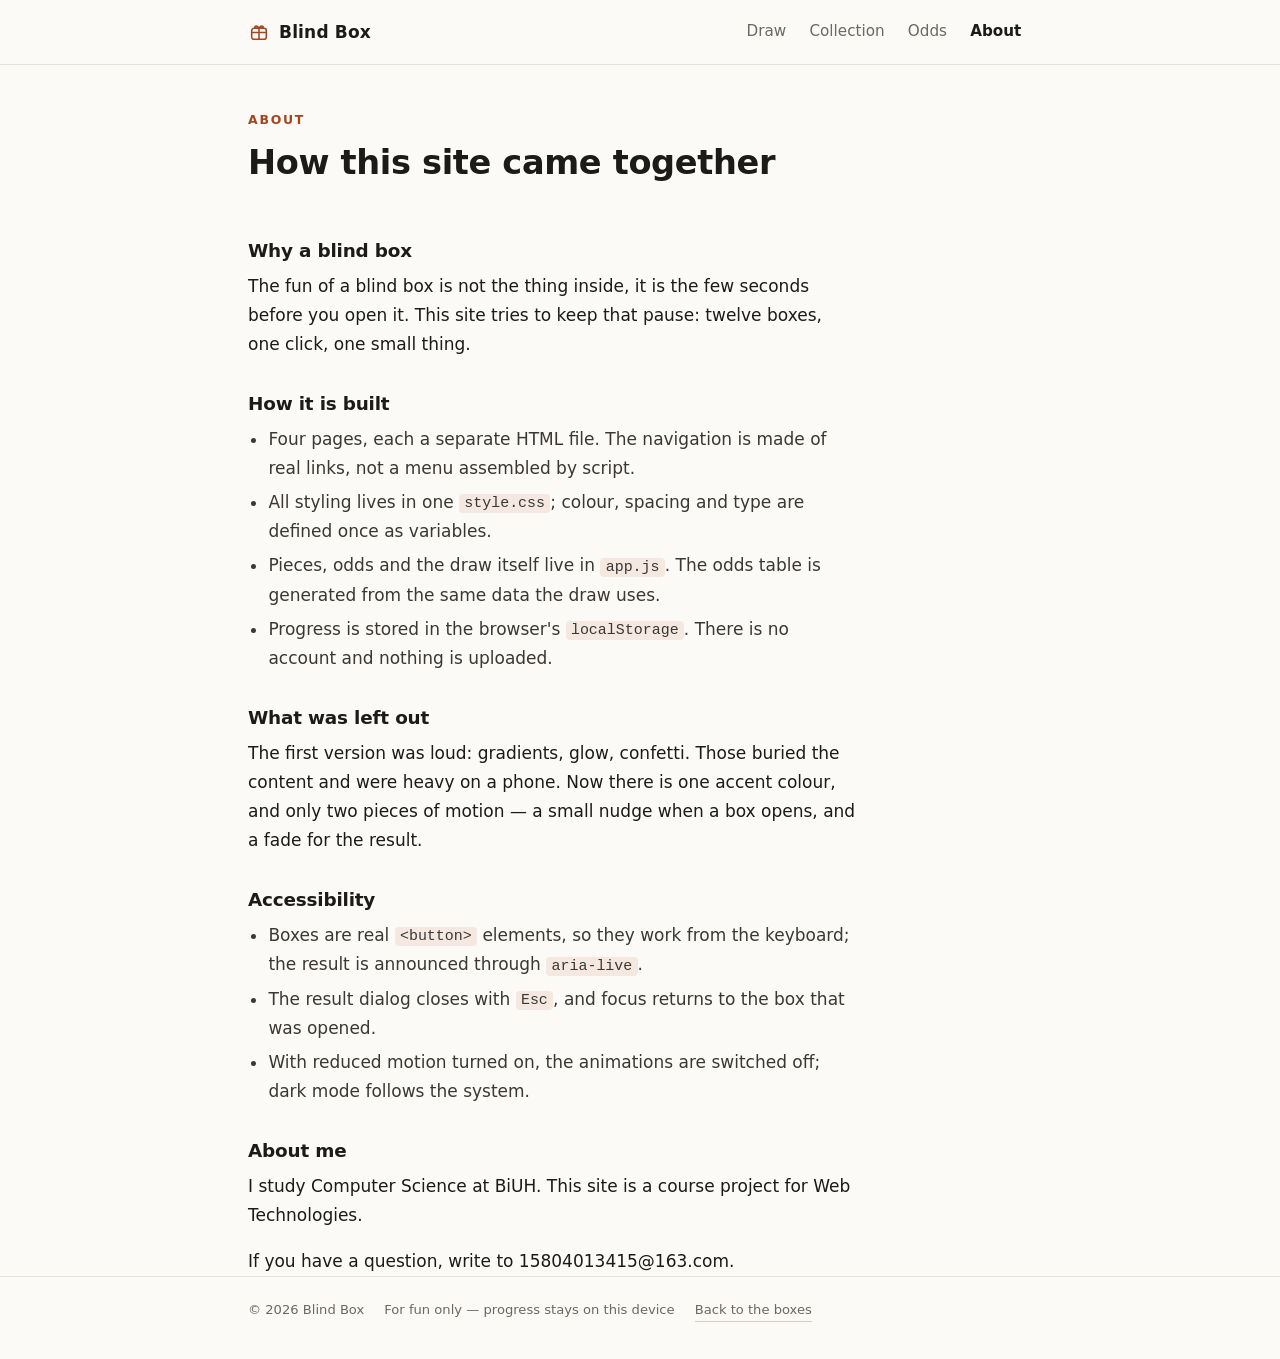
==== commit acf2dcad: "About: remove the intro line" ====
--- a/about.html
+++ b/about.html
@@ -41,7 +41,6 @@
       <section class="page-head">
         <p class="eyebrow">About</p>
         <h1>How this site came together</h1>
-        <p class="lede">A blind-box site made in a weekend: four pages, one stylesheet, a little JavaScript.</p>
       </section>
 
       <div class="prose">
